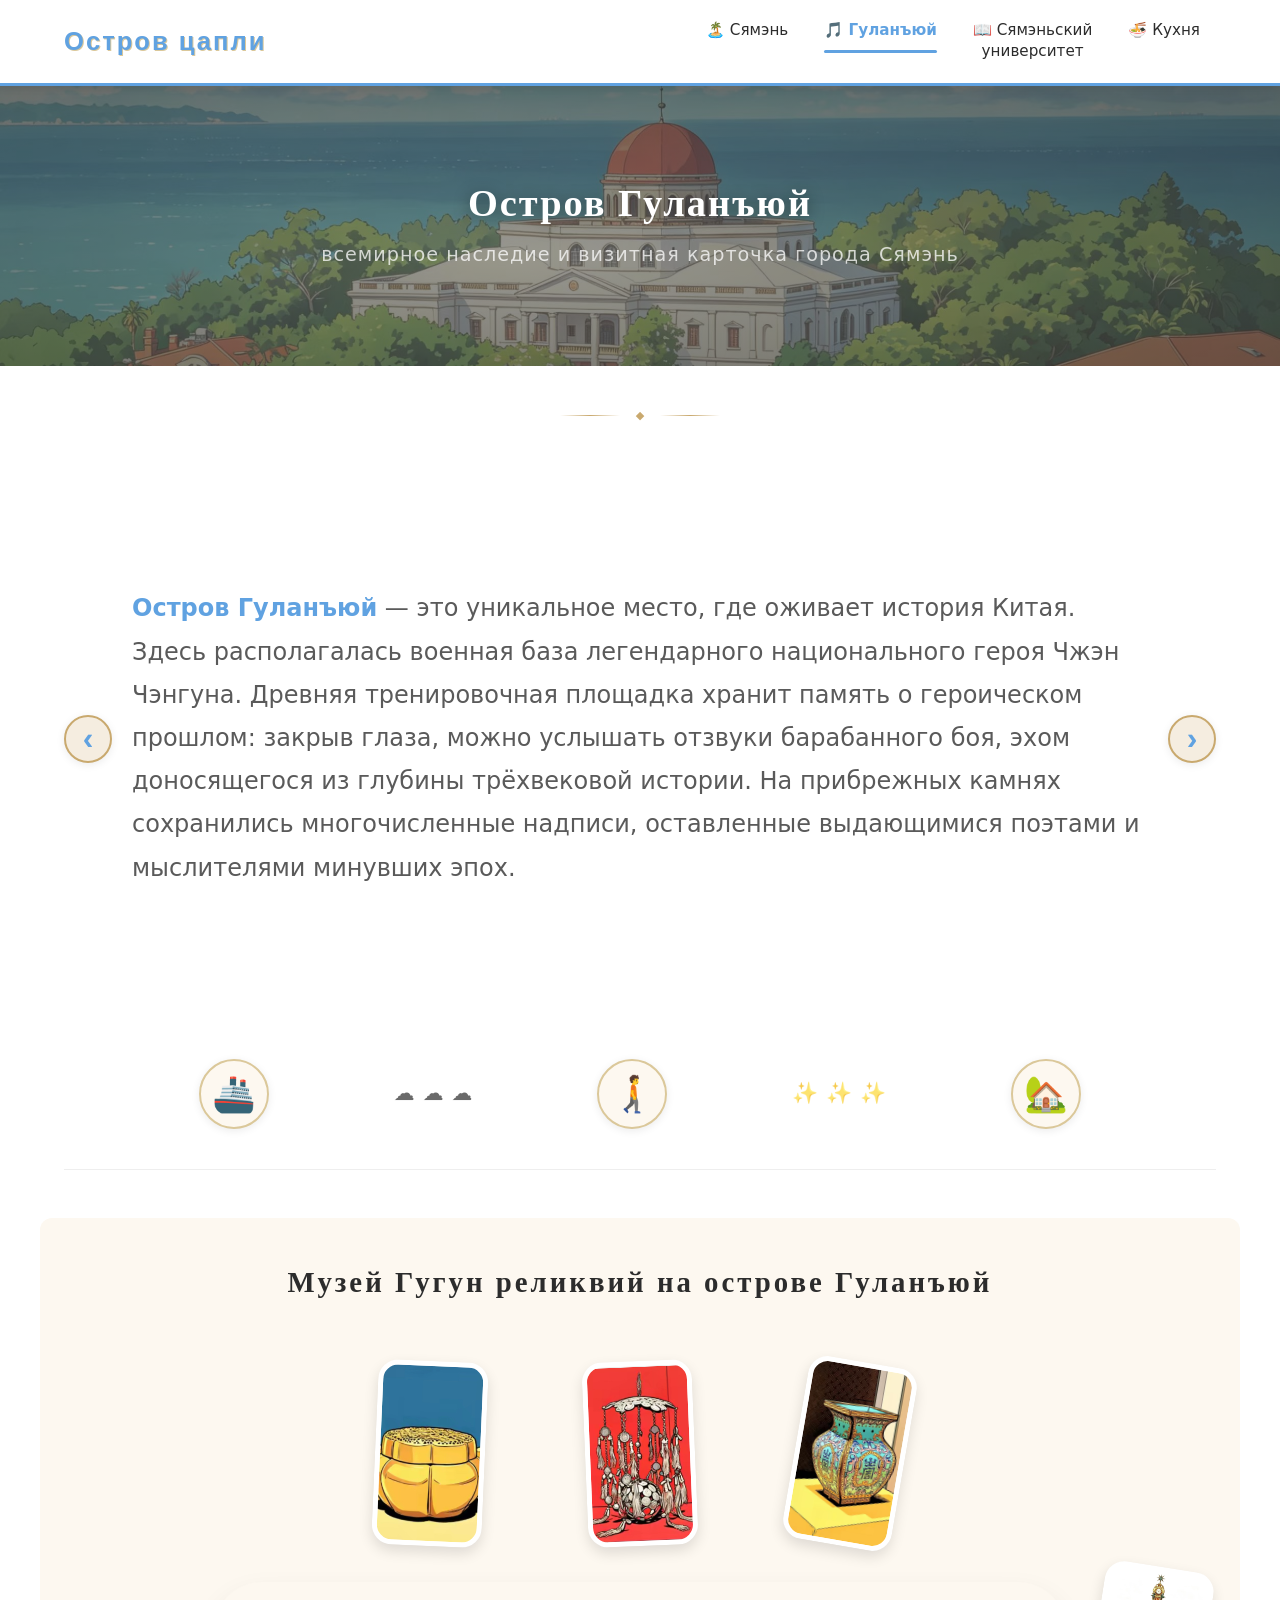
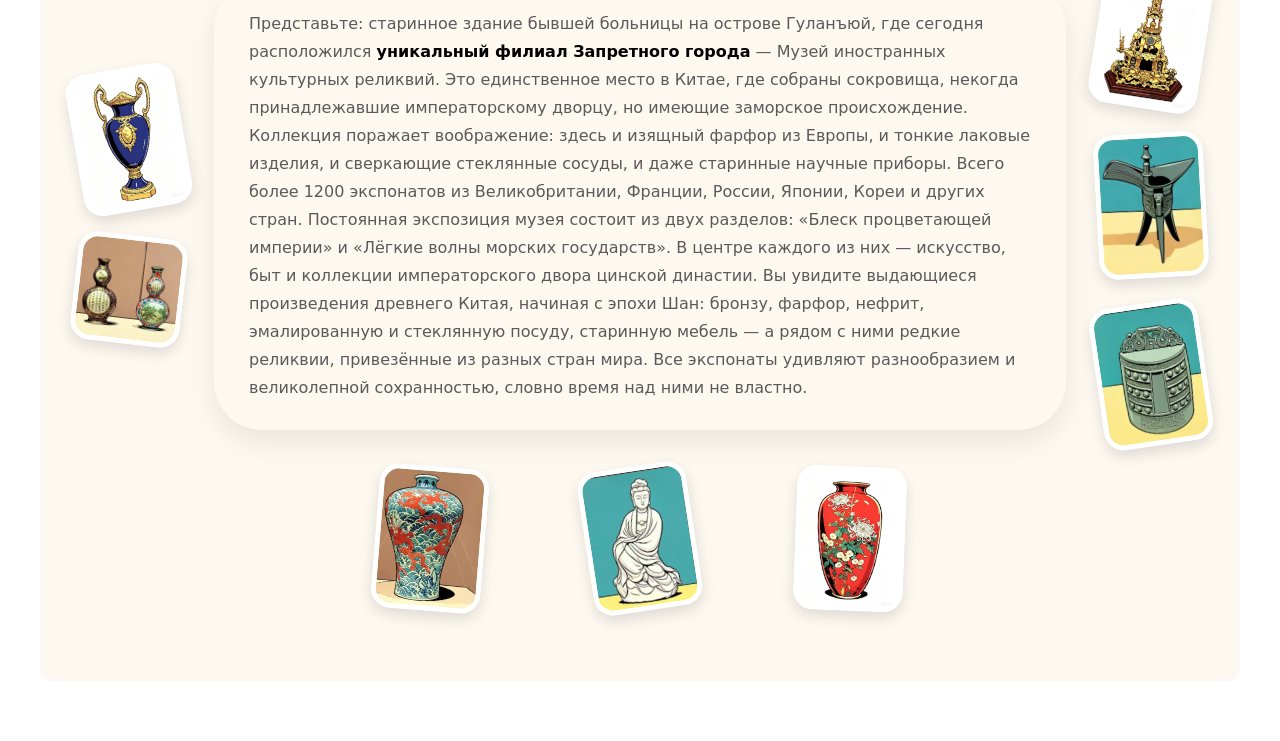
==== gulangyu.html @ a7ad1f67 "Add files via upload" ====
<!DOCTYPE html>
<html lang="ru">
<head>
  <meta charset="UTF-8">
  <meta name="viewport" content="width=device-width, initial-scale=1.0, user-scalable=yes">
  <title>Гуланъюй</title>
  <link rel="stylesheet" href="style.css">
  <style>
    /* 针对 gulangyu 页面的额外样式 */
    @keyframes fadeInUp {
      0% {
        opacity: 0;
        transform: translateY(30px);
      }
      100% {
        opacity: 1;
        transform: translateY(0);
      }
    }

    /* 1. 更换图1背景为图片 + 透明度60% */
    .banner-gulangyu {
      position: relative;
      background: none;
    }

    .banner-gulangyu::before {
      content: "";
      position: absolute;
      top: 0;
      left: 0;
      width: 100%;
      height: 100%;
      background-image: url('images/gulangyu.jpg');
      background-size: cover;
      background-position: center;
      opacity: 0.6;
      z-index: 0;
    }

    .banner-gulangyu .page-banner-overlay {
      background: radial-gradient(ellipse at 40% 60%, rgba(0, 0, 0, 0.4) 0%, rgba(0, 0, 0, 0.6) 100%);
      z-index: 1;
    }

    .page-banner-content {
      position: relative;
      z-index: 2;
    }

    .page-banner-title,
    .page-banner-subtitle {
      animation: fadeInUp 0.8s ease-out forwards;
    }

    .page-banner-subtitle {
      animation-delay: 0.2s;
      opacity: 0;
    }
    .page-banner-title {
      font-size: 2.4rem;
      line-height: 1.3;
      letter-spacing: 2px;
    }

    .page-banner-subtitle {
      font-size: 1.2rem;
      letter-spacing: 1px;
      margin-top: 10px;
    }

    @media (max-width: 768px) {
      .page-banner-title { font-size: 1.6rem; }
      .page-banner-subtitle { font-size: 1rem; }
    }

    .main-nav a:hover { animation: gentleWobble 0.3s ease; }

    /* ========= 轮播样式（优化垂直居中） ========= */
    .carousel-container {
      display: flex;
      align-items: center;      /* 垂直居中 */
      justify-content: space-between;
      gap: 20px;
      position: relative;
      margin-top: 20px;
    }
    /* 父容器：固定高度 + 相对定位 */
    .carousel-slides {
      flex: 1;
      position: relative;        /* 关键：让绝对定位的子元素相对此容器定位 */
      height: 580px;            /* 固定高度（以第二段文字为准，可微调） */
      overflow: hidden;
    }

    /* 每个轮播项：绝对定位，填满父容器，并用 flex 垂直居中内容 */
    .carousel-slide {
      position: absolute;
      top: 0;
      left: 0;
      width: 100%;
      height: 100%;             /* 继承父容器高度 */
      display: flex;
      align-items: center;      /* 垂直居中 */
      justify-content: center;  /* 水平居中（可选） */
      opacity: 0;
      transform: translateX(30px);
      transition: all 0.4s ease-in-out;
      pointer-events: none;
    }

    /* 当前活动项恢复显示 */
    .carousel-slide.active {
      opacity: 1;
      transform: translateX(0);
      pointer-events: auto;
    }

    /* 段落本身宽度自适应，不破坏居中 */
    .carousel-slide p {
      width: 100%;
      margin: 0;
      line-height: 1.8;
      color: var(--text-light);
      font-size: 1.2rem;
    }
    .carousel-arrow {
      background: var(--cream-dark);
      border: 2px solid var(--gold);
      border-radius: 50%;
      width: 48px;
      height: 48px;
      font-size: 2rem;
      font-weight: bold;
      color: var(--red);
      cursor: pointer;
      transition: all 0.2s ease;
      display: flex;
      align-items: center;
      justify-content: center;
      flex-shrink: 0;
      box-shadow: var(--shadow-sm);
      /* 确保箭头自身垂直居中（如果父级 align-items 未完全生效，用 margin 辅助） */
      margin: auto 0;
    }
    .carousel-arrow:hover {
      background: var(--red);
      color: white;
      border-color: var(--red);
      transform: scale(1.05);
      box-shadow: var(--shadow-md);
    }
    .carousel-arrow:active {
      transform: scale(0.95);
    }
    @media (max-width: 768px) {
      .carousel-arrow {
        width: 36px;
        height: 36px;
        font-size: 1.5rem;
      }
      .carousel-slides {
        min-height: 580px;
      }
    }
    .carousel-slide p {
      line-height: 1.8;
      color: var(--text-light);
      margin: 0;
      font-size: 1.25rem;
    }

    /* ========= 图标栏样式 ========= */
    .carousel-icons {
      display: flex;
      justify-content: space-around;
      align-items: center;
      margin-top: 30px;
      padding: 0 20px;
    }
    /* 图标栏布局调整 */
    .carousel-icons {
      display: flex;
      justify-content: space-evenly;
      align-items: center;
      margin-top: 30px;
      padding: 0 20px;
      flex-wrap: wrap;
      gap: 10px;
    }

    /* 每个装饰组（三个点） */
    .dot-group {
      display: flex;
      gap: 8px;
      align-items: center;
    }

    /* 单个装饰点 */
    .dot {
      font-size: 1.3rem;
      transition: all 0.2s ease;
      opacity: 0.7;
      display: inline-block;
    }

    /* 流动动画：放大 + 还原 */
    .dot-flow {
      animation: flowPulse 0.4s ease-in-out forwards;
    }

    @keyframes flowPulse {
      0% { transform: scale(1); opacity: 0.7; }
      50% { transform: scale(1.8); opacity: 1; filter: drop-shadow(0 0 4px gold); }
      100% { transform: scale(1); opacity: 0.7; }
    }

    /* 响应式微调 */
    @media (max-width: 768px) {
      .dot {
        font-size: 1rem;
      }
      .dot-group {
        gap: 4px;
      }
    }
    .icon-item {
      font-size: 2.2rem;
      cursor: pointer;
      transition: all 0.2s ease;
      background: var(--cream);
      width: 70px;
      height: 70px;
      border-radius: 50%;
      display: flex;
      align-items: center;
      justify-content: center;
      box-shadow: var(--shadow-sm);
      border: 2px solid var(--gold-light);
    }
    .icon-item:hover {
      transform: scale(1.08);
      border-color: var(--red);
      background: var(--white);
    }
    /* 抖动动画 */
    .icon-shake {
      animation: iconShake 0.3s ease-in-out 0s 2;
    }
    @keyframes iconShake {
      0% { transform: translateX(0); }
      25% { transform: translateX(-5px); }
      75% { transform: translateX(5px); }
      100% { transform: translateX(0); }
    }
    @media (max-width: 768px) {
      .icon-item {
        width: 55px;
        height: 55px;
        font-size: 1.6rem;
      }
    }
    /* 博物馆散落图片 - 修复版 */
    #museumImagesContainer {
      pointer-events: none; /* 容器不拦截点击，但内部图片可点击 */
    }
    .museum-img {
      position: absolute;
      cursor: pointer;
      pointer-events: auto;
      transition: all 0.25s ease;
      border-radius: 20px;
      box-shadow: 0 8px 18px rgba(0, 0, 0, 0.15);
      background: #fff;
      padding: 4px;
      width: 110px;
      height: auto;
      object-fit: cover;
      z-index: 50;
    }
    .museum-img:hover {
      transform: scale(1.1) rotate(0deg) !important;
      z-index: 200;
      box-shadow: 0 12px 28px rgba(0, 0, 0, 0.25);
    }
    @media (max-width: 768px) {
      .museum-img {
        width: 75px;
      }
    }
    .museum-layout {
      max-width: 1300px;
      margin: 0 auto;
      padding: 20px 10px;
    }

    .museum-row {
      display: flex;
      justify-content: center;
      gap: 100px;
      flex-wrap: wrap;
      margin: 10px 0;
    }
    .museum-middle {
      display: flex;
      align-items: center;
      justify-content: center;
      gap: 30px;
      margin: 20px 0;
    }

    .museum-side {
      display: flex;
      flex-direction: column;
      gap: 25px;
      justify-content: center;
    }

    .museum-text-container {
      flex: 2;
      min-width: 260px;
      background: var(--cream);
      border-radius: 48px;
      padding: 28px 35px;
      box-shadow: 0 12px 28px rgba(0,0,0,0.08);
      line-height: 1.75;
      color: var(--text-light);
      z-index: 2;
    }

    /* 图片通用样式 */
    .museum-img-fixed {
      width: 110px;
      height: auto;
      border-radius: 20px;
      box-shadow: 0 6px 14px rgba(0,0,0,0.12);
      background: #fff;
      padding: 5px;
      transition: all 0.25s ease;
      cursor: pointer;
      display: block;
      object-fit: cover;
    }
    .museum-img-fixed:hover {
      transform: scale(1.08) rotate(0deg) !important;
      box-shadow: 0 12px 24px rgba(0,0,0,0.2);
      z-index: 10;
    }

    @media (max-width: 768px) {
      .museum-img-fixed {
        width: 70px;
      }
      .museum-middle {
        flex-direction: column;
      }
      .museum-side {
        flex-direction: row;
        flex-wrap: wrap;
        justify-content: center;
      }
      .museum-row {
        gap: 10px;
      }
    }
    .guide-content {
      padding: 8px 0;
    }
    .guide-title {
      font-family: var(--font-serif);
      font-size: 1.2rem;
      font-weight: bold;
      color: var(--red);
      margin-bottom: 12px;
      border-left: 5px solid var(--gold);
      padding-left: 15px;
    }
    .guide-list {
      list-style: none;
      padding-left: 0;
      margin: 10px 0 15px;
    }
    .guide-list li {
      padding: 5px 0;
      color: var(--text-light);
      display: flex;
      align-items: center;
      gap: 8px;
    }
    .guide-list li::before {
      font-size: 0.9rem;
    }
  </style>
</head>
<body>

<header class="main-header">
  <div class="container header-inner">
    <div class="logo-area">
      <a href="index.html" class="logo-link">
        <div class="logo-text">
          <span class="site-title">Остров цапли</span>
        </div>
      </a>
    </div>
    <nav class="main-nav">
      <ul>
        <li><a href="index.html">🏝️ Сямэнь</a></li>
        <li><a href="gulangyu.html" class="active">🎵 Гуланъюй</a></li>
        <li><a href="xmu-intro.html">📖 Сямэньский<br>университет</a></li>
        <li><a href="meishi.html">🍜 Кухня</a></li>
      </ul>
    </nav>
    <button class="mobile-menu-btn" aria-label="Меню">
      <span></span><span></span><span></span>
    </button>
  </div>
</header>

<!-- 页面标题横幅（图1） -->
<section class="page-banner banner-gulangyu">
  <div class="page-banner-overlay"></div>
  <div class="container page-banner-content">
    <h2 class="page-banner-title">Остров Гуланъюй</h2>
    <p class="page-banner-subtitle">всемирное наследие и визитная карточка города Сямэнь</p>
  </div>
</section>

<main class="page-main">
  <div class="container">
    <!-- 简介区 -->
    <section class="content-section">
      <div class="ornament-heading">
        <span class="ornament-line"></span>
        <span class="ornament-diamond">◆</span>
        <span class="ornament-line"></span>
      </div>

      <!-- 轮播容器 -->
      <div class="carousel-container">
        <button class="carousel-arrow carousel-arrow-left" id="prevBtn">‹</button>
        <div class="carousel-slides">
          <div class="carousel-slide active" style="display: flex; align-items: center;">
            <p style="font-size: 1.5rem;">
              <span class="highlight">Остров Гуланъюй</span> — это уникальное место, где оживает история Китая. Здесь располагалась военная база легендарного национального героя Чжэн Чэнгуна. Древняя тренировочная площадка хранит память о героическом прошлом: закрыв глаза, можно услышать отзвуки барабанного боя, эхом доносящегося из глубины трёхвековой истории. На прибрежных камнях сохранились многочисленные надписи, оставленные выдающимися поэтами и мыслителями минувших эпох.
            </p>
          </div>
          <div class="carousel-slide">
            <div class="guide-content">
              <h3 class="guide-title">Как добраться?</h3>
              <p>Единственный способ попасть на остров — переплыть на пароме. Важно заранее ознакомиться с расписанием паромов, расположением портов и особенностями маршрутов.</p>
              <p>На острове действует уникальная система передвижения. Сейчас, как и сто лет назад, основным средством перевозки грузов остаются традиционные ручные тележки. Для комфортной прогулки рекомендуем:</p>
              <ul class="guide-list">
                <li>👟 Выбрать удобную обувь</li>
                <li>🗺️ Заранее спланировать маршрут</li>
                <li>🧴 Намазаться солнцезащитным кремом</li>
              </ul>
              <h3 class="guide-title" style="margin-top: 20px;">Что посмотреть?</h3>
              <ul class="guide-list">
                <li>🏛️ Историческая тренировочная площадка Чжэн Чэнгуна</li>
                <li>🌿 Живописный сад Шучжуан</li>
                <li>🎵 Музей органной музыки</li>
                <li>🌅 Смотровая площадка Жигуанъянь</li>
              </ul>
            </div>
          </div>
          <div class="carousel-slide">
            <div class="accommodation-content">
              <h3 class="highlight" style="font-size: 1.5rem">Где остановиться?</h3>
              <p>Вилла «Хуанцзя Хуаюань» — уникальное место для проживания, известное как «Первая вилла Китая». Это не просто отель, а объект культурного наследия государственного значения, где современный сервис сочетается с атмосферой старинной аристократии. Стоимость проживания лишь незначительно превышает стандартный гостиничный тариф, а впечатления от пребывания останутся на всю жизнь.</p>
              <p class="conclusion">Гуланъюй, где каждый найдёт что-то особенное для себя.</p>
            </div>
          </div>
        </div>
        <button class="carousel-arrow carousel-arrow-right" id="nextBtn">›</button>
      </div>
      <!-- 三个图标和流动点 -->
      <div class="carousel-icons">
        <div class="icon-item" data-target="0" title="Пароход">🚢</div>
        <div class="dot-group" id="dotGroup1">
          <span class="dot">☁️</span>
          <span class="dot">☁️</span>
          <span class="dot">☁️</span>
        </div>
        <div class="icon-item" data-target="1" title="Прогулка">🚶‍➡️</div>
        <div class="dot-group" id="dotGroup2">
          <span class="dot">✨</span>
          <span class="dot">✨</span>
          <span class="dot">✨</span>
        </div>
        <div class="icon-item" data-target="2" title="Вилла">🏡</div>
      </div>
    </section>

    <section class="content-section bg-pale" id="museumSection">
      <h3 class="content-title" style="font-weight: bold">Музей Гугун реликвий на острове Гуланъюй</h3>

      <!-- 图片 + 文字 四周布局容器 -->
      <div class="museum-layout">
        <!-- 上部图片区（3张） -->
        <div class="museum-row top-row" id="topImages"></div>

        <!-- 中部：左侧图片区 + 文字 + 右侧图片区 -->
        <div class="museum-middle">
          <div class="museum-side left-side" id="leftImages"></div>
          <div class="museum-text-container">
            <p>
              Представьте: старинное здание бывшей больницы на острове Гуланъюй, где сегодня расположился <span style="font-weight: bold;color: black">уникальный филиал Запретного города</span> — Музей иностранных культурных реликвий. Это единственное место в Китае, где собраны сокровища, некогда принадлежавшие императорскому дворцу, но имеющие заморское происхождение.
              Коллекция поражает воображение: здесь и изящный фарфор из Европы, и тонкие лаковые изделия, и сверкающие стеклянные сосуды, и даже старинные научные приборы. Всего более 1200 экспонатов из Великобритании, Франции, России, Японии, Кореи и других стран. Постоянная экспозиция музея состоит из двух разделов: «Блеск процветающей империи» и «Лёгкие волны морских государств». В центре каждого из них — искусство, быт и коллекции императорского двора цинской династии. Вы увидите выдающиеся произведения древнего Китая, начиная с эпохи Шан: бронзу, фарфор, нефрит, эмалированную и стеклянную посуду, старинную мебель — а рядом с ними редкие реликвии, привезённые из разных стран мира. Все экспонаты удивляют разнообразием и великолепной сохранностью, словно время над ними не властно.
            </p>
          </div>
          <div class="museum-side right-side" id="rightImages"></div>
        </div>

        <!-- 下部图片区（3张） -->
        <div class="museum-row bottom-row" id="bottomImages"></div>
      </div>
    </section>
  </div>
</main>

<script src="main.js"></script>
<script>
  (function() {
    const slides = document.querySelectorAll('.carousel-slide');
    const prevBtn = document.getElementById('prevBtn');
    const nextBtn = document.getElementById('nextBtn');
    const icons = document.querySelectorAll('.icon-item');
    if (!slides.length || !prevBtn || !nextBtn) return;
    let currentIndex = 0;
    const total = slides.length;

    function showSlide(index) {
      if (index < 0) index = total - 1;
      if (index >= total) index = 0;
      slides.forEach((slide, i) => {
        if (i === index) {
          slide.classList.add('active');
        } else {
          slide.classList.remove('active');
        }
      });
      currentIndex = index;
    }

    // 箭头点击
    prevBtn.addEventListener('click', () => {
      showSlide(currentIndex - 1);
      playFlowAnimation('prev');
    });
    nextBtn.addEventListener('click', () => {
      showSlide(currentIndex + 1);
      playFlowAnimation('next');
    });

    icons.forEach(icon => {
      icon.addEventListener('click', function(e) {
        e.stopPropagation();
        const targetIndex = parseInt(this.getAttribute('data-target'));
        const oldIndex = currentIndex;
        if (!isNaN(targetIndex) && targetIndex !== currentIndex) {
          // 判断方向
          const direction = targetIndex > currentIndex ? 'next' : 'prev';
          showSlide(targetIndex);
          playFlowAnimation(direction);
        }
        // 抖动动画保留
        this.classList.add('icon-shake');
        setTimeout(() => this.classList.remove('icon-shake'), 300);
      });
    });

    // 键盘左右键支持
    document.addEventListener('keydown', (e) => {
      if (e.key === 'ArrowLeft') showSlide(currentIndex - 1);
      if (e.key === 'ArrowRight') showSlide(currentIndex + 1);
    });
    // 播放流动动画（方向：左->右，根据当前切换方向）
    function playFlowAnimation(direction) {
      // direction: 'next' 或 'prev'
      const group1 = document.getElementById('dotGroup1');
      const group2 = document.getElementById('dotGroup2');
      if (!group1 || !group2) return;

      const dots1 = group1.querySelectorAll('.dot');
      const dots2 = group2.querySelectorAll('.dot');

      // 如果是切换到右侧（下一段），动画从左组到右组顺序播放
      if (direction === 'next') {
        animateDotsSequentially([...dots1, ...dots2]);
      }
      // 如果是切换到左侧（上一段），从右向左反向播放（可选，体现反向流动）
      else if (direction === 'prev') {
        animateDotsSequentially([...dots2.reverse(), ...dots1.reverse()]);
      }
    }

    function animateDotsSequentially(dotsArray) {
      dotsArray.forEach((dot, idx) => {
        setTimeout(() => {
          dot.classList.add('dot-flow');
          setTimeout(() => dot.classList.remove('dot-flow'), 400);
        }, idx * 80); // 每个点间隔80ms，形成波浪
      });
    }
  })();
  (function() {
    // ================= 请在这里修改您的图片路径 =================
    const imageUrls = [
      "images/gu1.png",
      "images/gu2.png",
      "images/gu3.png",
      "images/gu4.png",
      "images/gu5.png",
      "images/gu6.png",
      "images/gu7.png",
      "images/gu8.png",
      "images/gu9.jpg",
      "images/gu10.jpg",
      "images/gu11.jpg"
    ];
    // 分配策略：上区3张，下区3张，左区2张，右区3张（共11张）
    const topCount = 3;
    const bottomCount = 3;
    const leftCount = 2;
    const rightCount = 3;

    // 复制数组并打乱顺序（让每次刷新随机分配位置，但确保每张图只出现一次）
    const shuffled = [...imageUrls];
    for (let i = shuffled.length - 1; i > 0; i--) {
      const j = Math.floor(Math.random() * (i + 1));
      [shuffled[i], shuffled[j]] = [shuffled[j], shuffled[i]];
    }

    let idx = 0;
    const topImages = shuffled.slice(idx, idx + topCount); idx += topCount;
    const leftImages = shuffled.slice(idx, idx + leftCount); idx += leftCount;
    const rightImages = shuffled.slice(idx, idx + rightCount); idx += rightCount;
    const bottomImages = shuffled.slice(idx, idx + bottomCount);

    // 创建图片元素并添加随机旋转
    function createImage(src, alt) {
      const img = document.createElement('img');
      img.src = src;
      img.alt = alt;
      img.className = 'museum-img-fixed';
      const rotate = (Math.random() - 0.5) * 24;// -9deg ~ 9deg
      img.style.transform = `rotate(${rotate}deg)`;
      img.loading = 'lazy';
      img.onerror = function() {
        this.style.background = '#EADBC6';
        this.style.content = '🖼️';
        this.src = 'data:image/svg+xml,%3Csvg xmlns="http://www.w3.org/2000/svg" width="100" height="100" viewBox="0 0 24 24" fill="%23D7422A"%3E%3Cpath d="M19 3H5c-1.1 0-2 .9-2 2v14c0 1.1.9 2 2 2h14c1.1 0 2-.9 2-2V5c0-1.1-.9-2-2-2zm-1 8h-4v4h-4v-4H6V9h4V5h4v4h4v2z"/%3E%3C/svg%3E';
      };
      return img;
    }

    const containerTop = document.getElementById('topImages');
    const containerLeft = document.getElementById('leftImages');
    const containerRight = document.getElementById('rightImages');
    const containerBottom = document.getElementById('bottomImages');

    if (containerTop) {
      topImages.forEach((url, i) => {
        containerTop.appendChild(createImage(url, `Экспонат сверху ${i+1}`));
      });
    }
    if (containerLeft) {
      leftImages.forEach((url, i) => {
        containerLeft.appendChild(createImage(url, `Экспонат слева ${i+1}`));
      });
    }
    if (containerRight) {
      rightImages.forEach((url, i) => {
        containerRight.appendChild(createImage(url, `Экспонат справа ${i+1}`));
      });
    }
    if (containerBottom) {
      bottomImages.forEach((url, i) => {
        containerBottom.appendChild(createImage(url, `Экспонат снизу ${i+1}`));
      });
    }
  })();
</script>

</body>
</html>
---- style.css ----
:root {
    --red: #60a2e1;
    --red-dark: #B83522;
    --red-light: #E86B55;
    --blue: #003C88;
    --blue-dark: #002A60;
    --blue-light: #1A5CAD;
    --gold: #C9A96E;
    --gold-light: #DBC89A;
    --gold-dark: #A8884A;
    --cream: #FDF8F0;
    --cream-dark: #F5EDE0;
    --text: #2C2C2C;
    --text-light: #5A5A5A;
    --text-lighter: #888;
    --white: #FFFFFF;
    --shadow-sm: 0 2px 8px rgba(0, 0, 0, 0.08);
    --shadow-md: 0 4px 20px rgba(0, 0, 0, 0.12);
    --shadow-lg: 0 8px 40px rgba(0, 0, 0, 0.16);
    --radius: 6px;
    --radius-lg: 12px;
    --transition: 0.3s ease;
    --font-serif: "STSong", "Songti SC", "Noto Serif SC", "SimSun", "KaiTi", serif;
    --font-sans: "PingFang SC", "Microsoft YaHei", "Hiragino Sans GB", "Helvetica Neue", sans-serif;
}

*,
*::before,
*::after {
    box-sizing: border-box;
    margin: 0;
    padding: 0;
}

html {
    scroll-behavior: smooth;
    font-size: 16px;
}

body {
    font-family: "JetBrains Mono", Inter, system-ui, sans-serif;
    color: var(--text);
    background-color: var(--cream);
    line-height: 1.7;
    -webkit-font-smoothing: antialiased;
    -moz-osx-font-smoothing: grayscale;
}

.highlight {
    font-weight: bold;
    color: var(--red);
}
.main-nav a {
    text-align: center;
    line-height: 1.4;
}

img {
    max-width: 100%;
    height: auto;
    display: block;
}

a {
    color: var(--red);
    text-decoration: none;
    transition: color var(--transition);
}

a:hover {
    color: var(--red-dark);
}

.container {
    width: 100%;
    max-width: 1200px;
    margin: 0 auto;
    padding: 0 24px;
}

/* === 主头部 === */
.main-header {
    background: var(--white);
    box-shadow: var(--shadow-sm);
    position: sticky;
    top: 0;
    z-index: 100;
    border-bottom: 3px solid var(--red);
}

.header-inner {
    display: flex;
    justify-content: space-between;
    align-items: center;
    padding-top: 10px;
    padding-bottom: 10px;
    gap: 20px;
}

.logo-area {
    display: flex;
    align-items: center;
    gap: 12px;
    flex-shrink: 0;
}

.logo-link {
    display: flex;
    align-items: center;
    gap: 12px;
    text-decoration: none;
    color: inherit;
}

.logo-icon {
    flex-shrink: 0;
}

.logo-text {
    display: flex;
    flex-direction: column;
}

.site-title {
    font-family: "Comfortaa", "PingFang SC", "Microsoft YaHei", sans-serif;
    font-size: 1.6rem;
    font-weight: 700;
    color: var(--red);
    letter-spacing: 2px;
    line-height: 1.2;
    text-shadow: 1px 1px 0 var(--gold-light);
    transition: all 0.2s ease;
}

.site-title:hover {
    transform: scale(1.02);
    color: var(--red-dark);
}

.site-subtitle {
    font-size: 0.75rem;
    color: var(--text-lighter);
    letter-spacing: 1px;
}

/* === 主导航 === */
.main-nav ul {
    display: flex;
    list-style: none;
    gap: 4px;
}

.main-nav a {
    display: block;
    padding: 10px 16px;
    color: var(--text);
    font-weight: 500;
    font-size: 0.95rem;
    border-radius: var(--radius);
    transition: all var(--transition);
    position: relative;
    white-space: nowrap;
}

.main-nav a:hover {
    color: var(--red);
    background: rgba(215, 66, 42, 0.05);
}

.main-nav a.active {
    color: var(--red);
    font-weight: 700;
}

.main-nav a.active::after {
    content: '';
    position: absolute;
    bottom: -2px;
    left: 16px;
    right: 16px;
    height: 3px;
    background: var(--red);
    border-radius: 2px;
}

/* 移动端菜单按钮 */
.mobile-menu-btn {
    display: none;
    flex-direction: column;
    gap: 5px;
    background: none;
    border: none;
    cursor: pointer;
    padding: 8px;
}

.mobile-menu-btn span {
    display: block;
    width: 26px;
    height: 2.5px;
    background: var(--text);
    border-radius: 2px;
    transition: var(--transition);
}

/* === 主横幅 === */
.hero-banner {
    position: relative;
    background: none; /* 清除原来的渐变背景 */
    min-height: 520px;
    display: flex;
    align-items: center;
    overflow: hidden;
}

/* 添加背景图片层（半透明） */
.hero-banner::before {
    content: "";
    position: absolute;
    top: 0;
    left: 0;
    width: 100%;
    height: 100%;
    background-image: url("images/xiamen.png"); /* 👈 把这里换成您自己的图片文件名 */
    background-size: cover;      /* 图片铺满整个区域，不变形裁剪 */
    background-position: center; /* 图片居中显示 */
    opacity: 0.5;                /* 透明度 80% */
    z-index: 0;
}

.hero-slide {
    width: 100%;
    position: relative;
}

.hero-content {
    position: relative;
    z-index: 2;
    padding: 80px 24px;
    text-align: center;
    color: var(--white);
}

.hero-badge {
    display: inline-block;
    background: rgba(215, 66, 42, 0.85);
    color: #fff;
    padding: 6px 20px;
    border-radius: 20px;
    font-size: 0.85rem;
    letter-spacing: 3px;
    margin-bottom: 20px;
    text-transform: uppercase;
}

.hero-title {
    font-family: var(--font-serif);
    font-size: 3rem;
    font-weight: 700;
    letter-spacing: 4px;
    margin-bottom: 16px;
    text-shadow: 0 2px 20px rgba(0, 0, 0, 0.4);
    line-height: 1.3;
}

.hero-desc {
    font-size: 1.1rem;
    color: rgba(255, 255, 255, 0.85);
    margin-bottom: 32px;
    line-height: 1.8;
    letter-spacing: 1px;
}

.hero-btns {
    display: flex;
    gap: 16px;
    justify-content: center;
    flex-wrap: wrap;
}

.hero-btns .btn:hover { animation: gentleWobble 0.3s ease; }
.main-nav :hover { animation: gentleWobble 0.3s ease; }
.main-nav .a:hover { animation: gentleWobble 0.3s ease; }
@keyframes gentleWobble {
    0%,100%{ transform: rotate(0deg); }
    25%{ transform: rotate(3deg); }
    75%{ transform: rotate(-3deg); }
}

.btn {
    display: inline-block;
    padding: 12px 32px;
    border-radius: 30px;
    font-weight: 600;
    font-size: 0.95rem;
    letter-spacing: 1px;
    transition: all var(--transition);
    cursor: pointer;
    border: 2px solid transparent;
}

.btn-primary {
    background: var(--red);
    color: #fff;
    border-color: var(--red);
}

.btn-primary:hover {
    background: var(--red-dark);
    border-color: var(--red-dark);
    color: #fff;
    transform: translateY(-2px);
    box-shadow: 0 6px 20px rgba(215, 66, 42, 0.4);
}

.btn-outline {
    background: transparent;
    color: #fff;
    border-color: rgba(255, 255, 255, 0.6);
}

.btn-outline:hover {
    background: rgba(255, 255, 255, 0.1);
    border-color: #fff;
    color: #fff;
    transform: translateY(-2px);
}

.hero-pattern {
    position: absolute;
    bottom: 0;
    left: 0;
    right: 0;
    height: 60px;
    background: repeating-linear-gradient(45deg,
    transparent,
    transparent 10px,
    rgba(201, 169, 110, 0.1) 10px,
    rgba(201, 169, 110, 0.1) 20px);
    z-index: 2;
}

/* === 引言区 === */
.intro-quote {
    padding: 50px 0;
    background: var(--white);
}

.quote-block {
    text-align: center;
    position: relative;
}

.quote-mark {
    font-family: var(--font-serif);
    font-size: 6rem;
    color: var(--red);
    opacity: 0.2;
    line-height: 1;
    display: block;
    margin-bottom: -30px;
}

.quote-text {
    font-family: var(--font-serif);
    font-size: 1.5rem;
    color: var(--text);
    letter-spacing: 2px;
    line-height: 1.6;
    max-width: 600px;
    margin: 0 auto 12px;
}

.quote-author {
    color: var(--text-lighter);
    font-size: 0.9rem;
    letter-spacing: 1px;
    margin-bottom: 20px;
}

.ornament-divider {
    display: flex;
    align-items: center;
    justify-content: center;
    gap: 16px;
}

.ornament-line {
    display: block;
    width: 60px;
    height: 1px;
    background: linear-gradient(to right, transparent, var(--gold), transparent);
}

.ornament-diamond {
    color: var(--gold);
    font-size: 0.7rem;
}

/* === 区域标题 === */
.section-header {
    text-align: center;
    margin-bottom: 40px;
}

.section-title {
    font-family: var(--font-serif);
    font-size: 2rem;
    letter-spacing: 4px;
    color: var(--text);
    margin-bottom: 8px;
}

.section-subtitle {
    color: var(--text-lighter);
    font-size: 0.95rem;
    letter-spacing: 2px;
}

/* === 卡片网格 === */
.section-cards {
    padding: 60px 0;
    background: var(--cream-dark);
}

.cards-grid {
    display: grid;
    grid-template-columns: repeat(4, 1fr);
    gap: 24px;
}

.feature-card {
    background: var(--white);
    border-radius: var(--radius-lg);
    overflow: hidden;
    box-shadow: var(--shadow-sm);
    transition: all var(--transition);
    display: flex;
    flex-direction: column;
    text-decoration: none;
    color: inherit;
    border: 1px solid transparent;
}

.feature-card:hover {
    transform: translateY(-6px);
    box-shadow: var(--shadow-lg);
    border-color: var(--gold-light);
}

.card-image {
    height: 180px;
    overflow: hidden;
}

.card-img-placeholder {
    width: 100%;
    height: 100%;
    display: flex;
    align-items: center;
    justify-content: center;
}

.card-img-gulangyu {
    background: linear-gradient(135deg, #e8d5c4 0%, #d4c4b0 50%, #c9b99a 100%);
}

.card-img-palace {
    background: linear-gradient(135deg, #f5e6d8 0%, #e8d0c0 50%, #dcc8b0 100%);
}

.card-img-xmu {
    background: linear-gradient(135deg, #dce8f5 0%, #c8d8ec 50%, #b8cde0 100%);
}

.card-img-anthropology {
    background: linear-gradient(135deg, #e8e0d5 0%, #ddd5c5 50%, #d0c8b5 100%);
}

.card-content {
    padding: 20px;
    position: relative;
    flex: 1;
    display: flex;
    flex-direction: column;
}

.card-number {
    font-family: var(--font-serif);
    font-size: 2.5rem;
    font-weight: 700;
    color: var(--gold);
    opacity: 0.4;
    position: absolute;
    top: 10px;
    right: 16px;
    line-height: 1;
}

.card-title {
    font-family: var(--font-serif);
    font-size: 1.2rem;
    font-weight: 700;
    color: var(--text);
    margin-bottom: 8px;
    letter-spacing: 1px;
}

.card-desc {
    font-size: 0.9rem;
    color: var(--text-light);
    line-height: 1.5;
    flex: 1;
}

.card-arrow {
    display: inline-block;
    margin-top: 12px;
    color: var(--red);
    font-weight: 700;
    font-size: 1.1rem;
    transition: transform var(--transition);
}

.feature-card:hover .card-arrow {
    transform: translateX(6px);
}

/* === 嘉庚精神区 === */
.section-tan-kah-kee {
    padding: 60px 0;
    background: var(--white);
}

.tkk-block {
    display: flex;
    align-items: center;
    gap: 48px;
    flex-wrap: wrap;
}

.tkk-text {
    flex: 1;
    min-width: 280px;
}

.section-label {
    display: inline-block;
    background: var(--red);
    color: #fff;
    padding: 4px 16px;
    border-radius: 16px;
    font-size: 0.8rem;
    letter-spacing: 2px;
    margin-bottom: 12px;
}

.tkk-text h3 {
    font-family: var(--font-serif);
    font-size: 1.8rem;
    margin-bottom: 16px;
    letter-spacing: 2px;
    color: var(--text);
}

.tkk-text p {
    color: var(--text-light);
    line-height: 1.8;
    margin-bottom: 20px;
}

.tkk-colors {
    display: flex;
    align-items: center;
    gap: 10px;
    flex-wrap: wrap;
}

.color-dot {
    width: 28px;
    height: 28px;
    border-radius: 50%;
    display: inline-block;
    box-shadow: var(--shadow-sm);
}

.color-red {
    background: var(--red);
}

.color-blue {
    background: var(--blue);
}

.color-gold {
    background: var(--gold);
}

.color-label {
    font-size: 0.85rem;
    color: var(--text-lighter);
    letter-spacing: 1px;
    margin-left: 8px;
}

.tkk-visual {
    flex-shrink: 0;
}

.tkk-emblem {
    padding: 20px;
}

/* ============================================
   分页面通用样式
   ============================================ */

/* === 页面横幅 === */
.page-banner {
    position: relative;
    min-height: 280px;
    display: flex;
    align-items: center;
    overflow: hidden;
}

.page-banner-overlay {
    position: absolute;
    inset: 0;
    z-index: 1;
}

.banner-gulangyu {
    background: linear-gradient(135deg, #1a3025 0%, #2d4a35 40%, #1a3a4a 70%, #0d2530 100%);
}

.banner-gulangyu .page-banner-overlay {
    background: radial-gradient(ellipse at 40% 60%, rgba(215, 66, 42, 0.2) 0%, transparent 60%),
    radial-gradient(ellipse at 70% 30%, rgba(201, 169, 110, 0.2) 0%, transparent 50%);
}

.banner-palace {
    background: linear-gradient(135deg, #3d0a08 0%, #5a1815 35%, #2d1010 65%, #1a0808 100%);
}

.banner-palace .page-banner-overlay {
    background: radial-gradient(ellipse at 50% 50%, rgba(215, 66, 42, 0.35) 0%, transparent 60%),
    radial-gradient(ellipse at 30% 70%, rgba(201, 169, 110, 0.2) 0%, transparent 50%);
}

.banner-xmu {
    background: linear-gradient(135deg, #0a1a30 0%, #0d2540 40%, #0a2035 70%, #081525 100%);
}

.banner-xmu .page-banner-overlay {
    background: radial-gradient(ellipse at 60% 40%, rgba(0, 60, 136, 0.5) 0%, transparent 60%),
    radial-gradient(ellipse at 30% 60%, rgba(215, 66, 42, 0.2) 0%, transparent 50%);
}

.banner-anthropology {
    background: linear-gradient(135deg, #1a1510 0%, #2d2218 40%, #1a2018 70%, #101510 100%);
}

.banner-anthropology .page-banner-overlay {
    background: radial-gradient(ellipse at 50% 50%, rgba(201, 169, 110, 0.25) 0%, transparent 60%),
    radial-gradient(ellipse at 30% 40%, rgba(215, 66, 42, 0.2) 0%, transparent 50%);
}

.page-banner-content {
    position: relative;
    z-index: 2;
    padding: 60px 24px;
    text-align: center;
    color: var(--white);
}

.breadcrumb {
    display: inline-block;
    font-size: 0.85rem;
    color: rgba(255, 255, 255, 0.7);
    margin-bottom: 16px;
    letter-spacing: 1px;
}

.breadcrumb a {
    color: rgba(255, 255, 255, 0.7);
    transition: color var(--transition);
}

.breadcrumb a:hover {
    color: var(--gold-light);
}

.page-banner-title {
    font-family: var(--font-serif);
    font-size: 2.8rem;
    font-weight: 700;
    letter-spacing: 4px;
    margin-bottom: 10px;
    text-shadow: 0 2px 16px rgba(0, 0, 0, 0.4);
}

.page-banner-subtitle {
    font-size: 1rem;
    color: rgba(255, 255, 255, 0.75);
    letter-spacing: 2px;
}

/* === 页面主体 === */
.page-main {
    padding: 40px 0 60px;
    background: var(--white);
}

.content-section {
    margin-bottom: 48px;
    padding-bottom: 40px;
    border-bottom: 1px solid #eee;
}

.content-section:last-child {
    border-bottom: none;
    margin-bottom: 0;
}

.content-section.bg-pale {
    background: var(--cream);
    margin-left: -24px;
    margin-right: -24px;
    padding: 40px 24px;
    border-radius: var(--radius-lg);
    border-bottom: none;
}

.ornament-heading {
    display: flex;
    align-items: center;
    justify-content: center;
    gap: 16px;
    margin-bottom: 24px;
}

.content-title {
    font-family: var(--font-serif);
    font-size: 1.8rem;
    letter-spacing: 3px;
    text-align: center;
    margin-bottom: 24px;
    color: var(--text);
}

/* 双栏布局 */
.content-two-col {
    display: grid;
    grid-template-columns: 1.2fr 1fr;
    gap: 40px;
    align-items: start;
}

.content-text {
    line-height: 1.8;
    color: var(--text-light);
}

.content-text p {
    margin-bottom: 14px;
}

.drop-cap::first-letter {
    float: left;
    font-family: var(--font-serif);
    font-size: 3.5rem;
    line-height: 1;
    color: var(--red);
    margin-right: 10px;
    margin-top: 4px;
    font-weight: 700;
}

/* 高亮卡片 */
.content-highlight {
    display: flex;
    flex-direction: column;
    gap: 16px;
}

.highlight-card {
    background: var(--cream);
    padding: 20px;
    border-radius: var(--radius-lg);
    border-left: 4px solid var(--gold);
    transition: var(--transition);
}

.highlight-card:hover {
    box-shadow: var(--shadow-md);
    transform: translateX(4px);
}

.highlight-card.palace-highlight {
    border-left-color: var(--red);
}

.highlight-card.xmu-highlight {
    border-left-color: var(--blue);
}

.highlight-card.anthro-highlight {
    border-left-color: var(--gold);
}

.highlight-icon {
    font-size: 1.8rem;
    margin-bottom: 6px;
}

.highlight-card h4 {
    font-size: 1rem;
    margin-bottom: 4px;
    color: var(--text);
}

.highlight-card p {
    font-size: 0.85rem;
    color: var(--text-light);
}

/* === 景点网格 === */
.attraction-grid {
    display: grid;
    grid-template-columns: repeat(3, 1fr);
    gap: 24px;
}

.attraction-item {
    text-align: center;
}

.attraction-img-placeholder {
    width: 100%;
    height: 180px;
    border-radius: var(--radius-lg);
    overflow: hidden;
    display: flex;
    align-items: center;
    justify-content: center;
    background: var(--cream-dark);
    margin-bottom: 16px;
    box-shadow: var(--shadow-sm);
    transition: var(--transition);
}

.attraction-img-placeholder:hover {
    box-shadow: var(--shadow-md);
    transform: translateY(-4px);
}

.attraction-item h4 {
    font-family: var(--font-serif);
    font-size: 1.1rem;
    margin-bottom: 6px;
    color: var(--text);
}

.attraction-item p {
    font-size: 0.85rem;
    color: var(--text-light);
    line-height: 1.6;
}

/* === 文化特色列表 === */
.culture-list {
    display: flex;
    flex-direction: column;
    gap: 20px;
    max-width: 800px;
    margin: 0 auto;
}

.culture-item {
    display: flex;
    gap: 20px;
    align-items: flex-start;
    padding: 20px;
    background: var(--white);
    border-radius: var(--radius-lg);
    box-shadow: var(--shadow-sm);
    transition: var(--transition);
}

.culture-item:hover {
    box-shadow: var(--shadow-md);
}

.culture-marker {
    font-family: var(--font-serif);
    font-size: 2rem;
    font-weight: 700;
    color: var(--gold);
    flex-shrink: 0;
    line-height: 1;
}

.culture-item h4 {
    font-family: var(--font-serif);
    font-size: 1.1rem;
    margin-bottom: 4px;
}

.culture-item p {
    font-size: 0.9rem;
    color: var(--text-light);
}

/* === 馆藏精品网格 === */
.collection-grid {
    display: grid;
    grid-template-columns: repeat(3, 1fr);
    gap: 28px;
}

.collection-item {
    text-align: center;
}

.collection-img-frame {
    display: flex;
    justify-content: center;
    margin-bottom: 16px;
}

.collection-item h4 {
    font-family: var(--font-serif);
    font-size: 1.1rem;
    margin-bottom: 6px;
}

.collection-item p {
    font-size: 0.85rem;
    color: var(--text-light);
    line-height: 1.6;
}

/* === 建筑特色 === */
.architectural-features {
    display: flex;
    justify-content: center;
    gap: 20px;
    flex-wrap: wrap;
}

.arch-feature {
    background: var(--red);
    color: #fff;
    padding: 14px 28px;
    border-radius: 30px;
    font-weight: 600;
    letter-spacing: 2px;
    font-size: 0.9rem;
    box-shadow: var(--shadow-sm);
    transition: var(--transition);
}

.arch-feature:hover {
    transform: translateY(-3px);
    box-shadow: var(--shadow-md);
    background: var(--red-dark);
}

/* === 校训展示 === */
.motto-display {
    display: flex;
    justify-content: center;
    align-items: center;
    gap: 8px;
    flex-wrap: wrap;
}

.motto-char {
    font-family: var(--font-serif);
    font-size: 3rem;
    font-weight: 700;
    color: var(--blue);
    padding: 8px 12px;
    background: var(--white);
    border-radius: var(--radius);
    box-shadow: var(--shadow-sm);
    transition: var(--transition);
    min-width: 60px;
    text-align: center;
}

.motto-char:hover {
    transform: translateY(-4px);
    box-shadow: var(--shadow-md);
    color: var(--red);
}

.motto-sep {
    font-size: 2rem;
    color: var(--gold);
    font-weight: 300;
}

/* === 馆藏分类网格 === */
.category-grid {
    display: grid;
    grid-template-columns: repeat(4, 1fr);
    gap: 20px;
}

.category-item {
    text-align: center;
    padding: 24px 16px;
    background: var(--cream);
    border-radius: var(--radius-lg);
    transition: var(--transition);
}

.category-item:hover {
    box-shadow: var(--shadow-md);
    transform: translateY(-4px);
}

.category-icon-wrap {
    margin-bottom: 14px;
    display: flex;
    justify-content: center;
}

.category-item h4 {
    font-family: var(--font-serif);
    font-size: 1rem;
    margin-bottom: 6px;
}

.category-item p {
    font-size: 0.8rem;
    color: var(--text-light);
    line-height: 1.5;
}

/* === 学术意义 === */
.significance-block {
    max-width: 750px;
    margin: 0 auto;
    text-align: center;
}

.significance-block>p {
    line-height: 1.8;
    color: var(--text-light);
    margin-bottom: 24px;
}

.significance-quote {
    background: var(--white);
    padding: 24px 32px;
    border-radius: var(--radius-lg);
    display: inline-block;
    box-shadow: var(--shadow-sm);
    position: relative;
}

.quote-mark-sm {
    font-family: var(--font-serif);
    font-size: 3rem;
    color: var(--gold);
    opacity: 0.5;
    position: absolute;
    top: -10px;
    left: 16px;
    line-height: 1;
}

.significance-quote p {
    font-family: var(--font-serif);
    font-size: 1.1rem;
    color: var(--text);
    letter-spacing: 1px;
    margin-bottom: 8px;
}

.quote-attribution {
    font-size: 0.85rem;
    color: var(--text-lighter);
}

/* ============================================
   响应式设计
   ============================================ */

@media (max-width: 1024px) {
    .cards-grid {
        grid-template-columns: repeat(2, 1fr);
    }

    .content-two-col {
        grid-template-columns: 1fr;
    }

    .attraction-grid {
        grid-template-columns: repeat(2, 1fr);
    }

    .collection-grid {
        grid-template-columns: repeat(2, 1fr);
    }

    .category-grid {
        grid-template-columns: repeat(2, 1fr);
    }

    .footer-grid {
        grid-template-columns: repeat(2, 1fr);
    }

    .hero-title {
        font-size: 2.2rem;
    }

    .page-banner-title {
        font-size: 2.2rem;
    }
}

@media (max-width: 768px) {
    .main-nav {
        display: none;
        position: absolute;
        top: 100%;
        left: 0;
        right: 0;
        background: var(--white);
        box-shadow: var(--shadow-md);
        flex-direction: column;
        padding: 12px 0;
    }

    .main-nav.active {
        display: block;
    }

    .main-nav ul {
        flex-direction: column;
        gap: 0;
    }

    .main-nav a {
        padding: 12px 24px;
        border-radius: 0;
    }

    .main-nav a.active::after {
        left: 24px;
        right: 24px;
        bottom: 0;
    }

    .mobile-menu-btn {
        display: flex;
    }

    .cards-grid {
        grid-template-columns: 1fr 1fr;
    }

    .attraction-grid {
        grid-template-columns: 1fr;
    }

    .collection-grid {
        grid-template-columns: 1fr;
    }

    .category-grid {
        grid-template-columns: 1fr 1fr;
    }

    .tkk-block {
        flex-direction: column;
        text-align: center;
    }

    .tkk-colors {
        justify-content: center;
    }

    .footer-grid {
        grid-template-columns: 1fr;
    }

    .hero-title {
        font-size: 1.8rem;
        letter-spacing: 2px;
    }

    .hero-desc {
        font-size: 0.95rem;
    }

    .hero-desc br {
        display: none;
    }

    .page-banner-title {
        font-size: 1.8rem;
    }

    .motto-char {
        font-size: 2rem;
        min-width: 44px;
        padding: 6px 8px;
    }

    .header-inner {
        flex-wrap: wrap;
    }

    .site-title {
        font-size: 1.2rem;
    }
}

@media (max-width: 480px) {
    .cards-grid {
        grid-template-columns: 1fr;
    }

    .category-grid {
        grid-template-columns: 1fr;
    }

    .hero-title {
        font-size: 1.5rem;
    }

    .hero-btns {
        flex-direction: column;
        align-items: center;
    }

    .btn {
        width: 100%;
        text-align: center;
    }

    .page-banner {
        min-height: 200px;
    }

    .page-banner-title {
        font-size: 1.5rem;
        letter-spacing: 2px;
    }

    .architectural-features {
        gap: 10px;
    }

    .arch-feature {
        padding: 10px 18px;
        font-size: 0.8rem;
    }
}
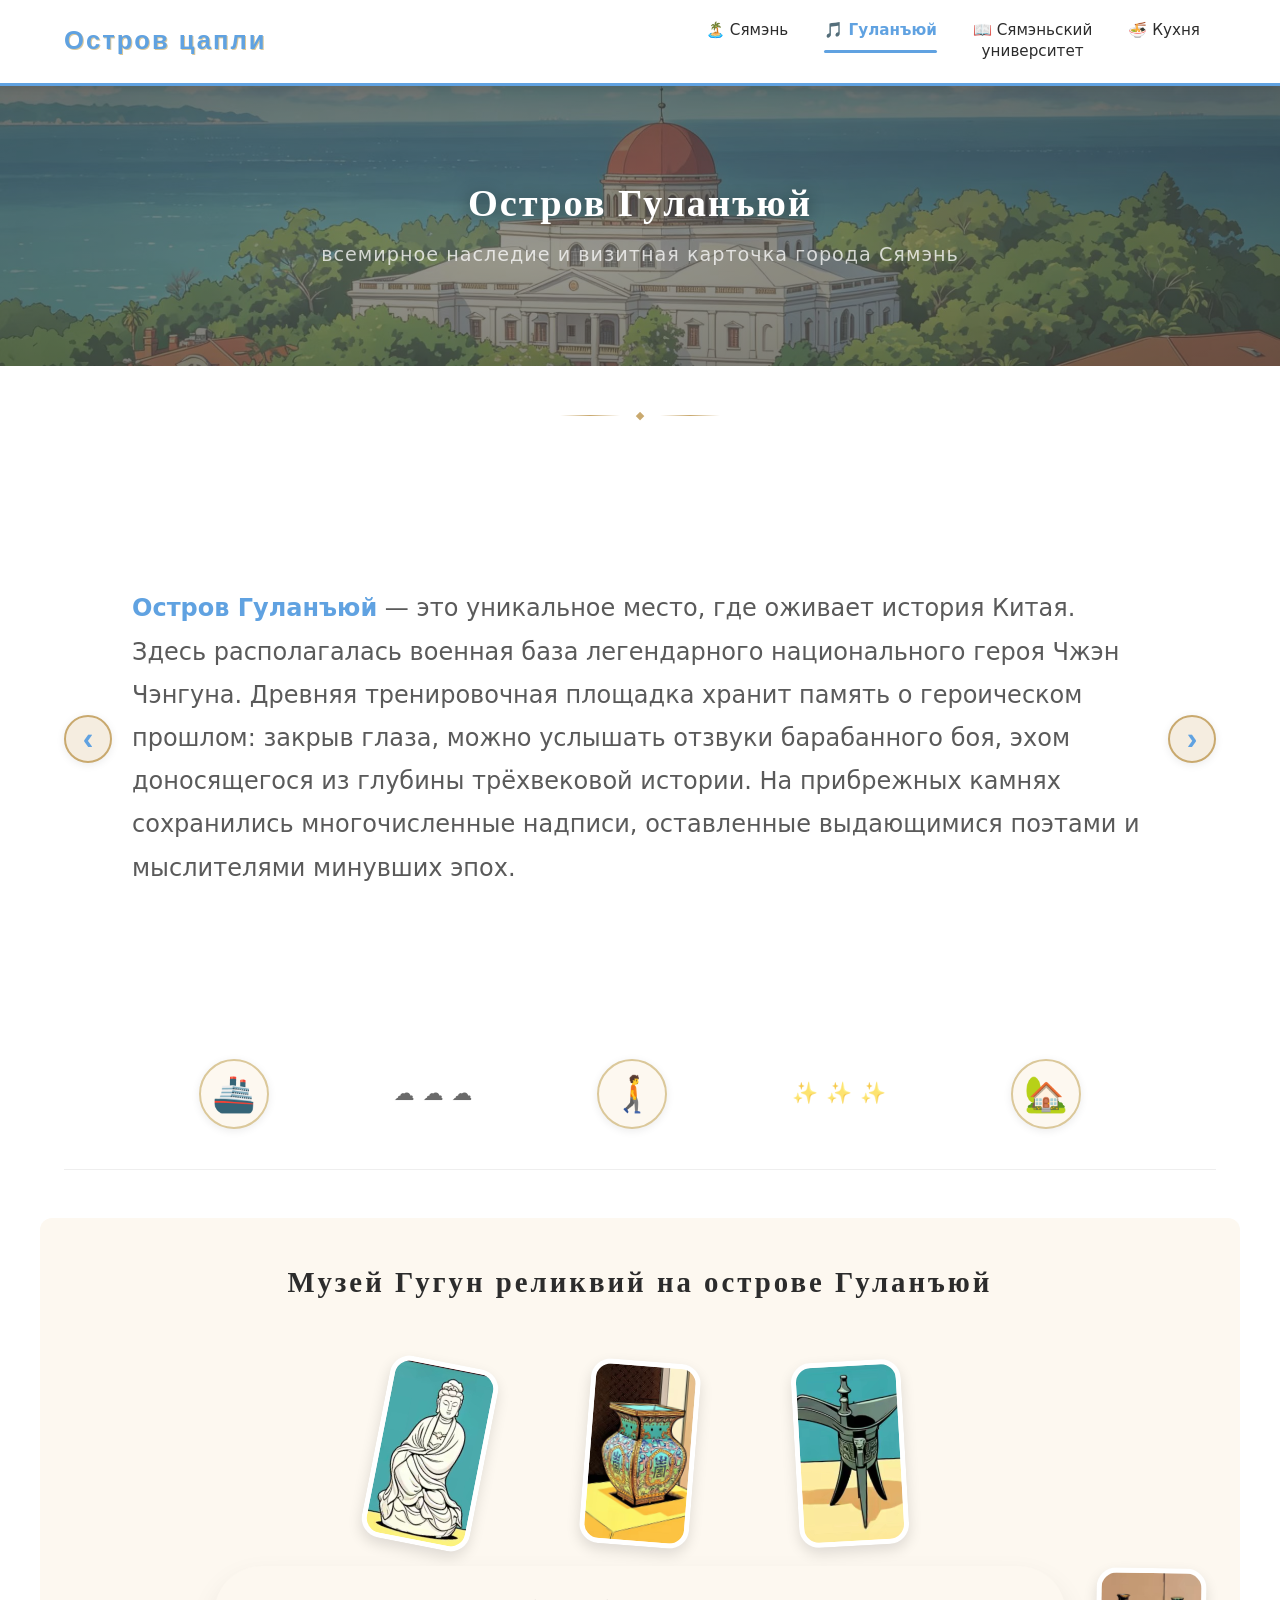
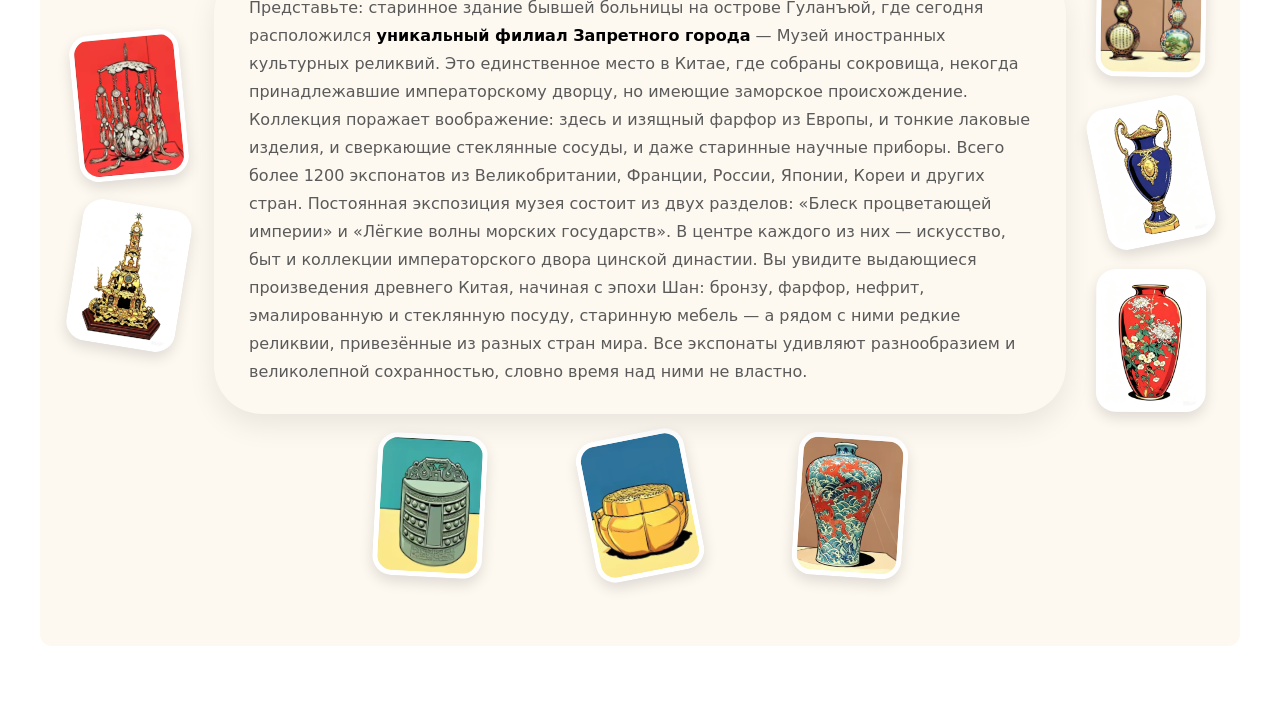
==== commit 092b1809: "Add files via upload" ====
--- a/gulangyu.html
+++ b/gulangyu.html
@@ -160,7 +160,21 @@
         font-size: 1.5rem;
       }
       .carousel-slides {
-        min-height: 580px;
+        height: auto !important;
+        min-height: 480px;
+      }
+      .carousel-slide {
+        position: relative;
+        height: auto;
+        display: block;
+        padding: 20px 10px;
+        align-items: flex-start;   /* 内容顶部对齐 */
+      }
+      .carousel-slide p,
+      .guide-content,
+      .accommodation-content {
+        width: 100%;
+        font-size: 1rem;
       }
     }
     .carousel-slide p {
@@ -222,6 +236,16 @@
       }
       .dot-group {
         gap: 4px;
+      }
+      .carousel-icons {
+        gap: 4px;
+        padding: 0 10px;
+        justify-content: flex-start; /* 左对齐，避免空隙不均导致换行 */
+      }
+      .icon-item {
+        width: 50px;
+        height: 50px;
+        font-size: 1.4rem;
       }
     }
     .icon-item {
@@ -253,13 +277,7 @@
       75% { transform: translateX(5px); }
       100% { transform: translateX(0); }
     }
-    @media (max-width: 768px) {
-      .icon-item {
-        width: 55px;
-        height: 55px;
-        font-size: 1.6rem;
-      }
-    }
+
     /* 博物馆散落图片 - 修复版 */
     #museumImagesContainer {
       pointer-events: none; /* 容器不拦截点击，但内部图片可点击 */
--- a/style.css
+++ b/style.css
@@ -38,6 +38,9 @@
 }
 
 body {
+    overflow-x: hidden;
+    word-wrap: break-word;
+    word-break: break-word;
     font-family: "JetBrains Mono", Inter, system-ui, sans-serif;
     color: var(--text);
     background-color: var(--cream);
@@ -95,30 +98,6 @@
     padding-top: 10px;
     padding-bottom: 10px;
     gap: 20px;
-}
-
-.logo-area {
-    display: flex;
-    align-items: center;
-    gap: 12px;
-    flex-shrink: 0;
-}
-
-.logo-link {
-    display: flex;
-    align-items: center;
-    gap: 12px;
-    text-decoration: none;
-    color: inherit;
-}
-
-.logo-icon {
-    flex-shrink: 0;
-}
-
-.logo-text {
-    display: flex;
-    flex-direction: column;
 }
 
 .site-title {
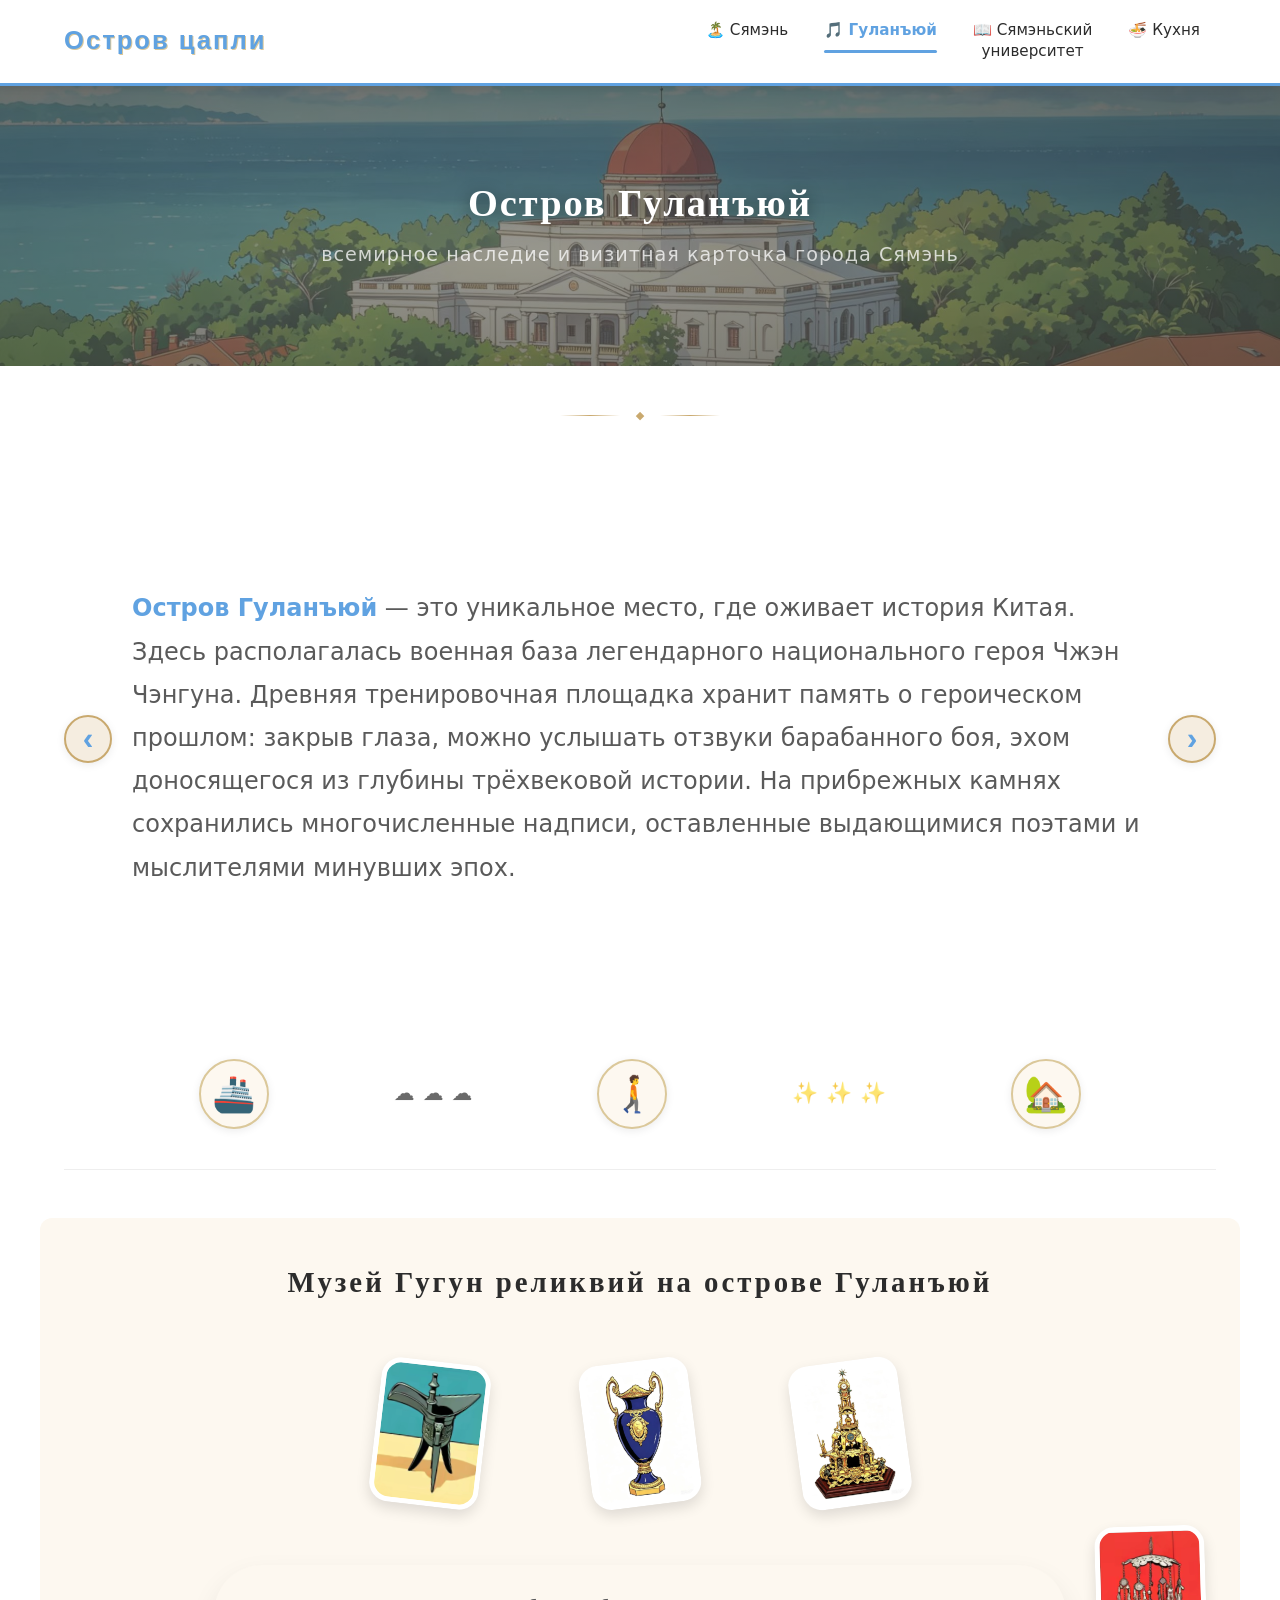
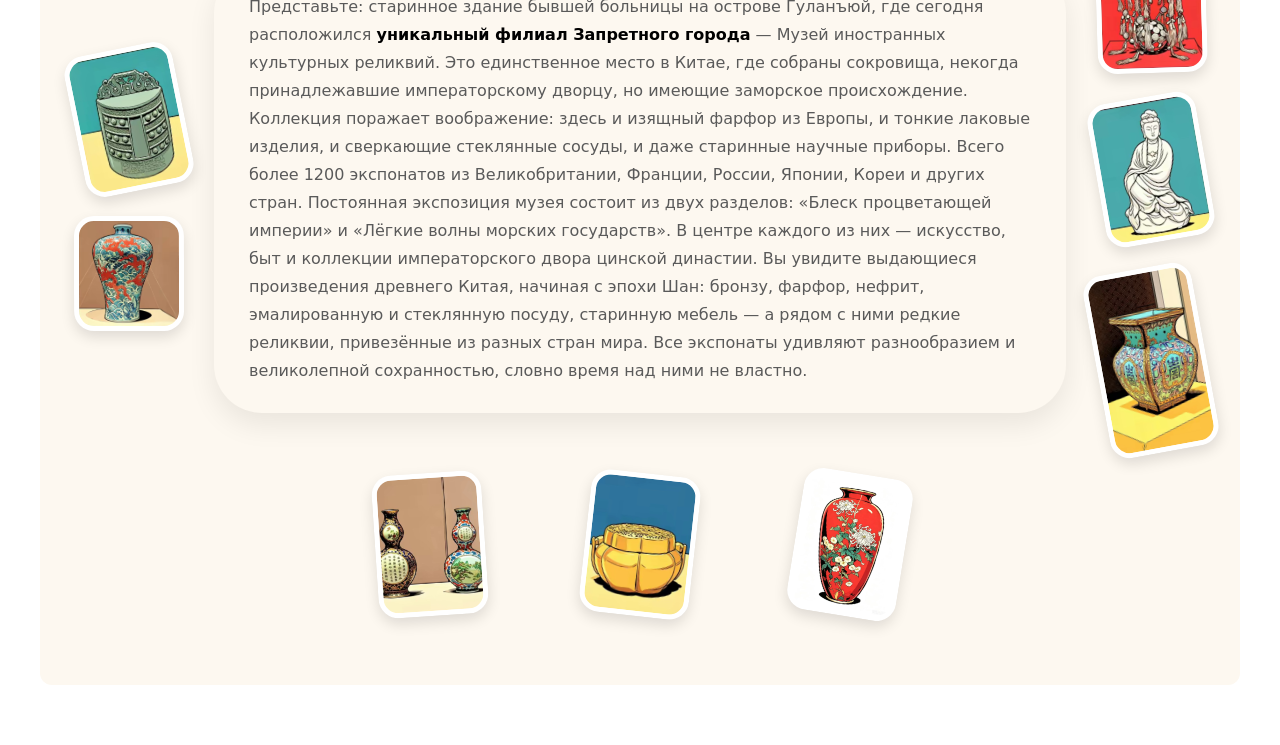
==== commit 912fda70: "Add files via upload" ====
--- a/gulangyu.html
+++ b/gulangyu.html
@@ -154,28 +154,59 @@
       transform: scale(0.95);
     }
     @media (max-width: 768px) {
-      .carousel-arrow {
-        width: 36px;
-        height: 36px;
-        font-size: 1.5rem;
-      }
-      .carousel-slides {
-        height: auto !important;
-        min-height: 480px;
-      }
-      .carousel-slide {
-        position: relative;
-        height: auto;
-        display: block;
-        padding: 20px 10px;
-        align-items: flex-start;   /* 内容顶部对齐 */
-      }
-      .carousel-slide p,
-      .guide-content,
-      .accommodation-content {
-        width: 100%;
-        font-size: 1rem;
-      }
+        /* ---------- 轮播取消：所有 slide 同时显示，纵向排列 ---------- */
+        .carousel-container {
+          flex-direction: column;
+          align-items: stretch;
+          gap: 10px;
+        }
+        .carousel-arrow {
+          display: none !important;   /* 隐藏左右箭头 */
+        }
+        .carousel-slides {
+          height: auto !important;
+          min-height: auto;
+          overflow: visible;
+          margin-bottom: 20px;
+        }
+        .carousel-slide {
+          position: relative !important;
+          height: auto !important;
+          opacity: 1 !important;
+          transform: none !important;
+          pointer-events: auto !important;
+          display: block !important;
+          padding: 20px 10px;
+          margin-bottom: 20px;
+          border-bottom: 1px solid var(--gold-light);
+        }
+        .carousel-slide:last-child {
+          border-bottom: none;
+        }
+        /* 隐藏轮播图标组 */
+        .carousel-icons {
+          display: none !important;
+        }
+
+        /* ---------- 统一轮播文字与博物馆文字字体和行距 ---------- */
+        .carousel-slide p,
+        .guide-content p,
+        .guide-list li,
+        .accommodation-content p,
+        .museum-text-container p {
+          font-size: 0.9rem !important;   /* 调小字体 */
+          line-height: 1.5 !important;    /* 缩小行距 */
+        }
+        /* 针对博物馆文字容器的特殊覆盖 */
+        .museum-text-container p {
+          font-size: 0.9rem;
+          line-height: 1.5;
+        }
+        /* 调整标题大小（可选） */
+        .guide-title,
+        .accommodation-content .highlight {
+          font-size: 1.1rem;
+        }
     }
     .carousel-slide p {
       line-height: 1.8;
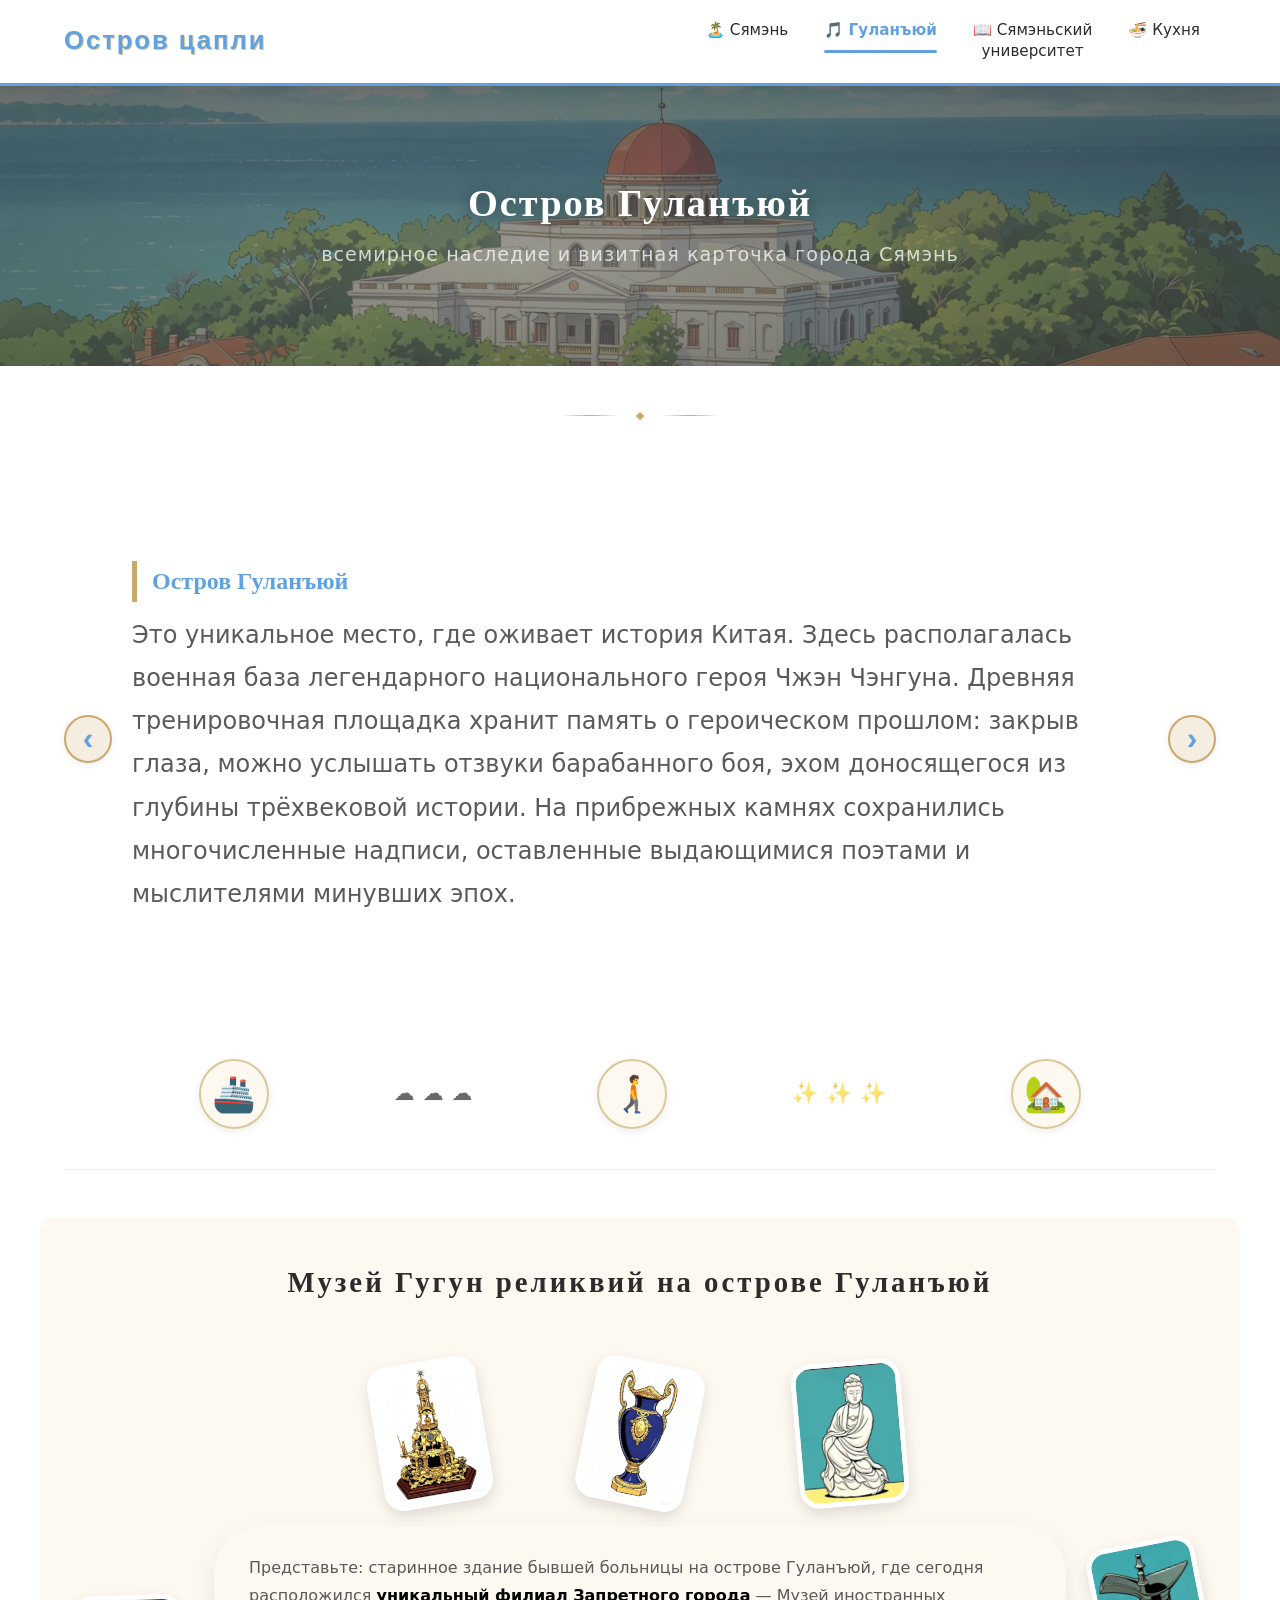
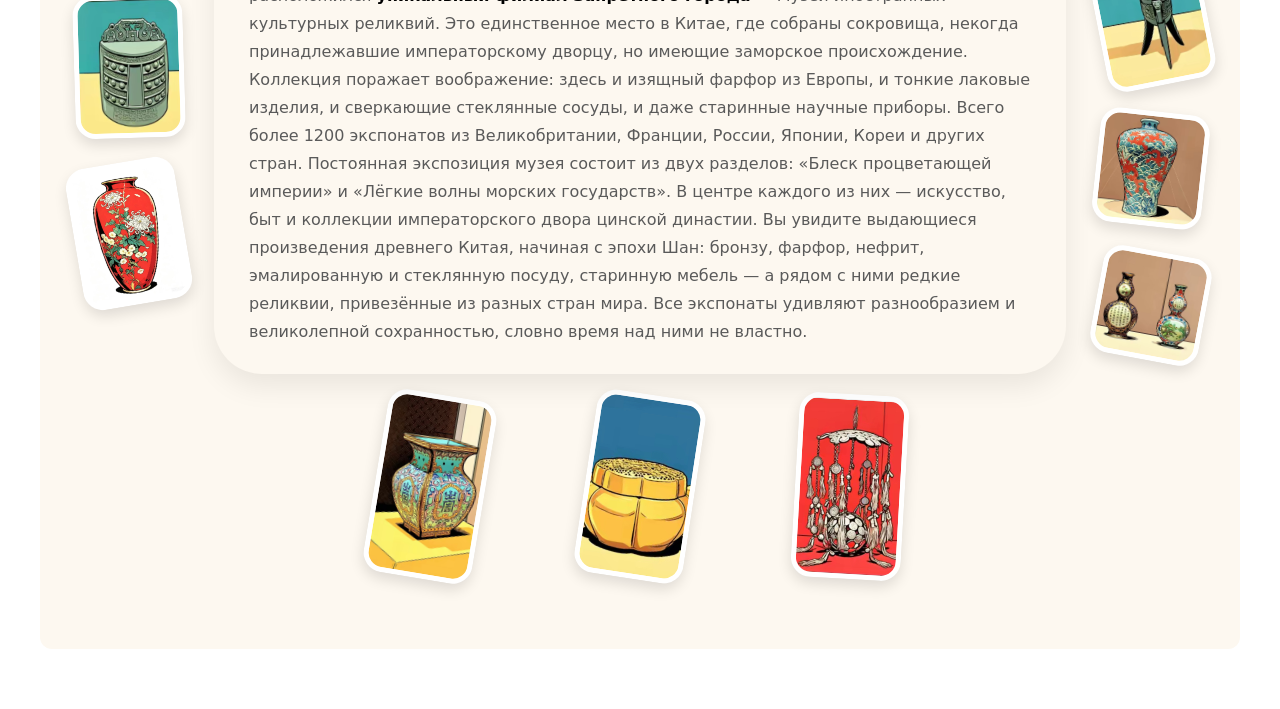
==== commit f04512d8: "Add files via upload" ====
--- a/gulangyu.html
+++ b/gulangyu.html
@@ -204,9 +204,12 @@
         }
         /* 调整标题大小（可选） */
         .guide-title,
-        .accommodation-content .highlight {
+        .accommodation-content {
           font-size: 1.1rem;
         }
+      .content-title {
+        font-size: 1.2rem;
+      }
     }
     .carousel-slide p {
       line-height: 1.8;
@@ -335,6 +338,27 @@
     @media (max-width: 768px) {
       .museum-img {
         width: 75px;
+      }
+      .museum-layout {
+        padding-bottom: 0 !important;
+        margin-bottom: 0 !important;
+      }
+      .museum-row {
+        margin-bottom: 0 !important;
+        padding-bottom: 0 !important;
+      }
+      .museum-middle {
+        margin-bottom: 0 !important;
+        padding-bottom: 0 !important;
+      }
+      .museum-text-container {
+        margin-bottom: 0 !important;
+        padding-bottom: 0 !important;
+      }
+      /* 如果底部还有多余空白，可以尝试移除最后一个子元素的边距 */
+      .museum-layout > :last-child {
+        margin-bottom: 0 !important;
+        padding-bottom: 0 !important;
       }
     }
     .museum-layout {
@@ -490,9 +514,11 @@
         <button class="carousel-arrow carousel-arrow-left" id="prevBtn">‹</button>
         <div class="carousel-slides">
           <div class="carousel-slide active" style="display: flex; align-items: center;">
-            <p style="font-size: 1.5rem;">
-              <span class="highlight">Остров Гуланъюй</span> — это уникальное место, где оживает история Китая. Здесь располагалась военная база легендарного национального героя Чжэн Чэнгуна. Древняя тренировочная площадка хранит память о героическом прошлом: закрыв глаза, можно услышать отзвуки барабанного боя, эхом доносящегося из глубины трёхвековой истории. На прибрежных камнях сохранились многочисленные надписи, оставленные выдающимися поэтами и мыслителями минувших эпох.
+            <div class="guide-content">
+              <h3 class="guide-title" style="margin-top: 0;font-size: 1.5rem;">Остров Гуланъюй</h3>
+              <p style="font-size: 1.5rem;">Это уникальное место, где оживает история Китая. Здесь располагалась военная база легендарного национального героя Чжэн Чэнгуна. Древняя тренировочная площадка хранит память о героическом прошлом: закрыв глаза, можно услышать отзвуки барабанного боя, эхом доносящегося из глубины трёхвековой истории. На прибрежных камнях сохранились многочисленные надписи, оставленные выдающимися поэтами и мыслителями минувших эпох.
             </p>
+            </div>
           </div>
           <div class="carousel-slide">
             <div class="guide-content">
@@ -515,7 +541,7 @@
           </div>
           <div class="carousel-slide">
             <div class="accommodation-content">
-              <h3 class="highlight" style="font-size: 1.5rem">Где остановиться?</h3>
+              <h3 class="guide-title" style="font-size: 1.5rem;">Где остановиться?</h3>
               <p>Вилла «Хуанцзя Хуаюань» — уникальное место для проживания, известное как «Первая вилла Китая». Это не просто отель, а объект культурного наследия государственного значения, где современный сервис сочетается с атмосферой старинной аристократии. Стоимость проживания лишь незначительно превышает стандартный гостиничный тариф, а впечатления от пребывания останутся на всю жизнь.</p>
               <p class="conclusion">Гуланъюй, где каждый найдёт что-то особенное для себя.</p>
             </div>
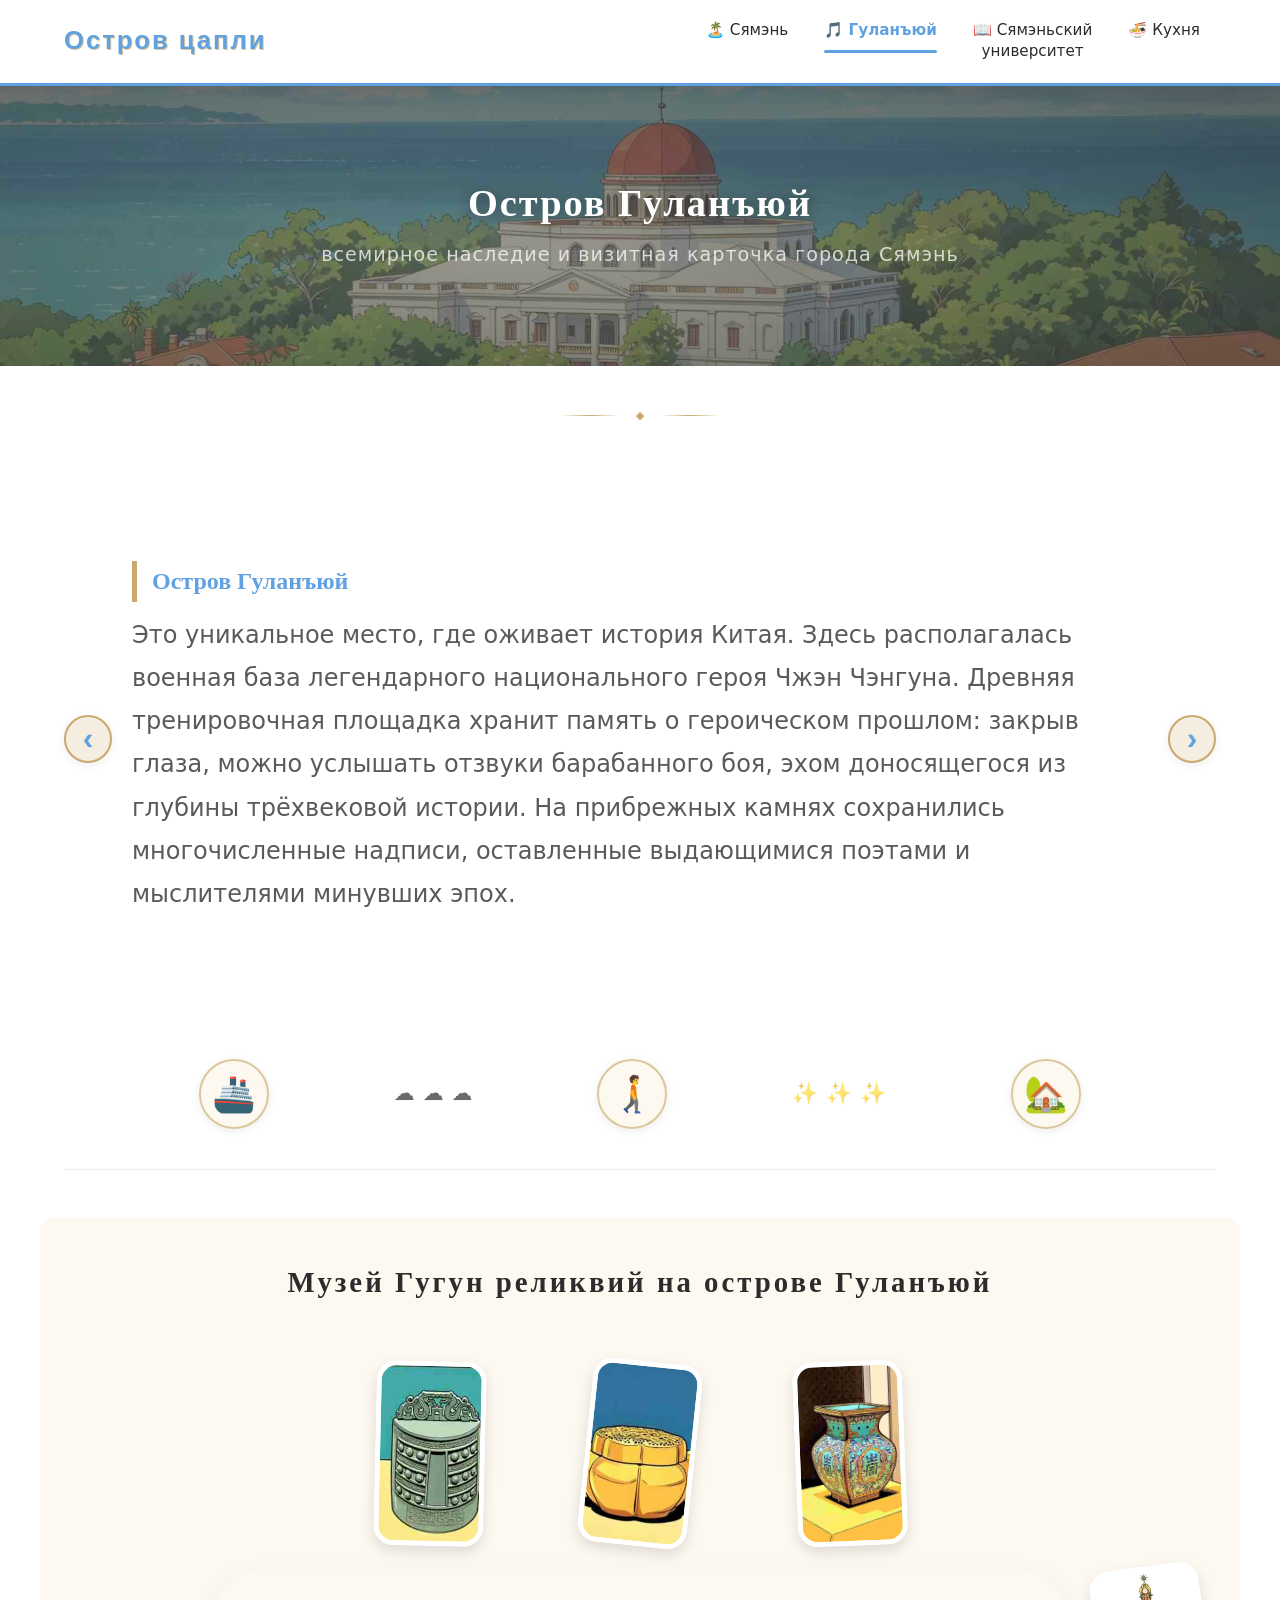
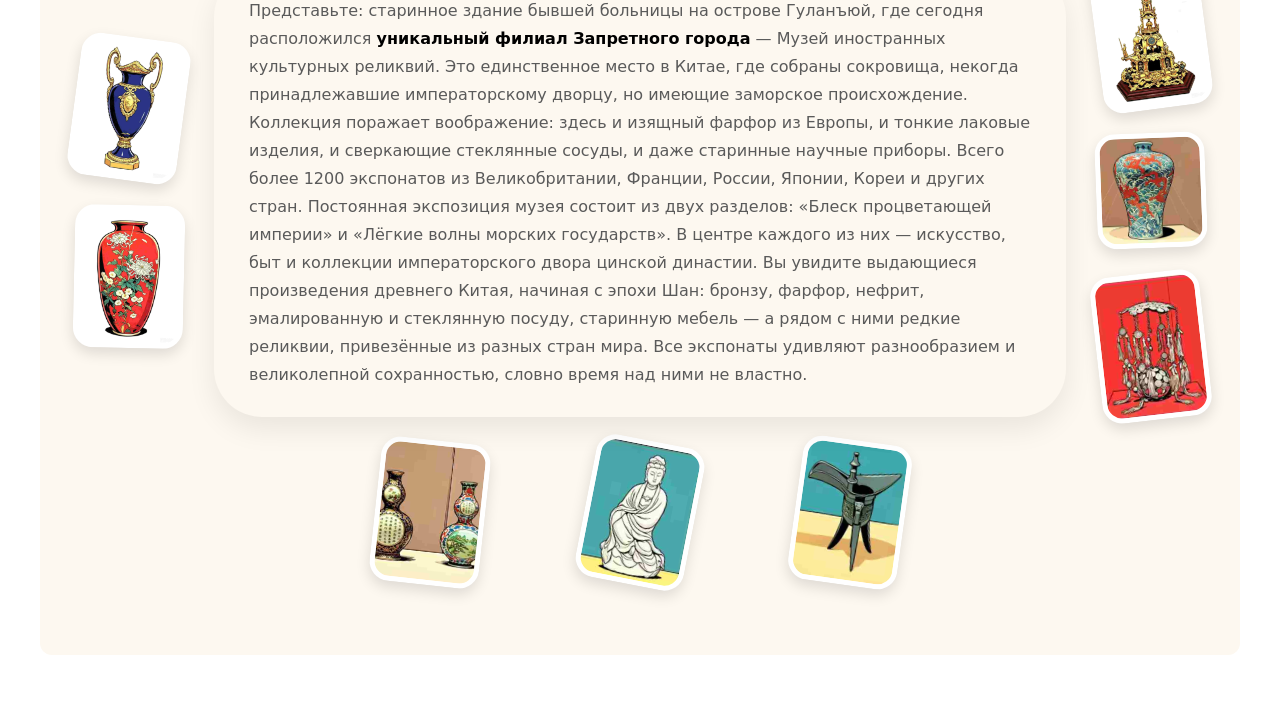
==== commit 0c1167f5: "Add files via upload" ====
--- a/gulangyu.html
+++ b/gulangyu.html
@@ -682,14 +682,14 @@
   (function() {
     // ================= 请在这里修改您的图片路径 =================
     const imageUrls = [
-      "images/gu1.png",
-      "images/gu2.png",
-      "images/gu3.png",
-      "images/gu4.png",
-      "images/gu5.png",
-      "images/gu6.png",
-      "images/gu7.png",
-      "images/gu8.png",
+      "images/gu1.jpg",
+      "images/gu2.jpg",
+      "images/gu3.jpg",
+      "images/gu4.jpg",
+      "images/gu5.jpg",
+      "images/gu6.jpg",
+      "images/gu7.jpg",
+      "images/gu8.jpg",
       "images/gu9.jpg",
       "images/gu10.jpg",
       "images/gu11.jpg"
--- a/style.css
+++ b/style.css
@@ -200,7 +200,7 @@
     left: 0;
     width: 100%;
     height: 100%;
-    background-image: url("images/xiamen.png"); /* 👈 把这里换成您自己的图片文件名 */
+    background-image: url("images/xiamen.jpg"); /* 👈 把这里换成您自己的图片文件名 */
     background-size: cover;      /* 图片铺满整个区域，不变形裁剪 */
     background-position: center; /* 图片居中显示 */
     opacity: 0.5;                /* 透明度 80% */
